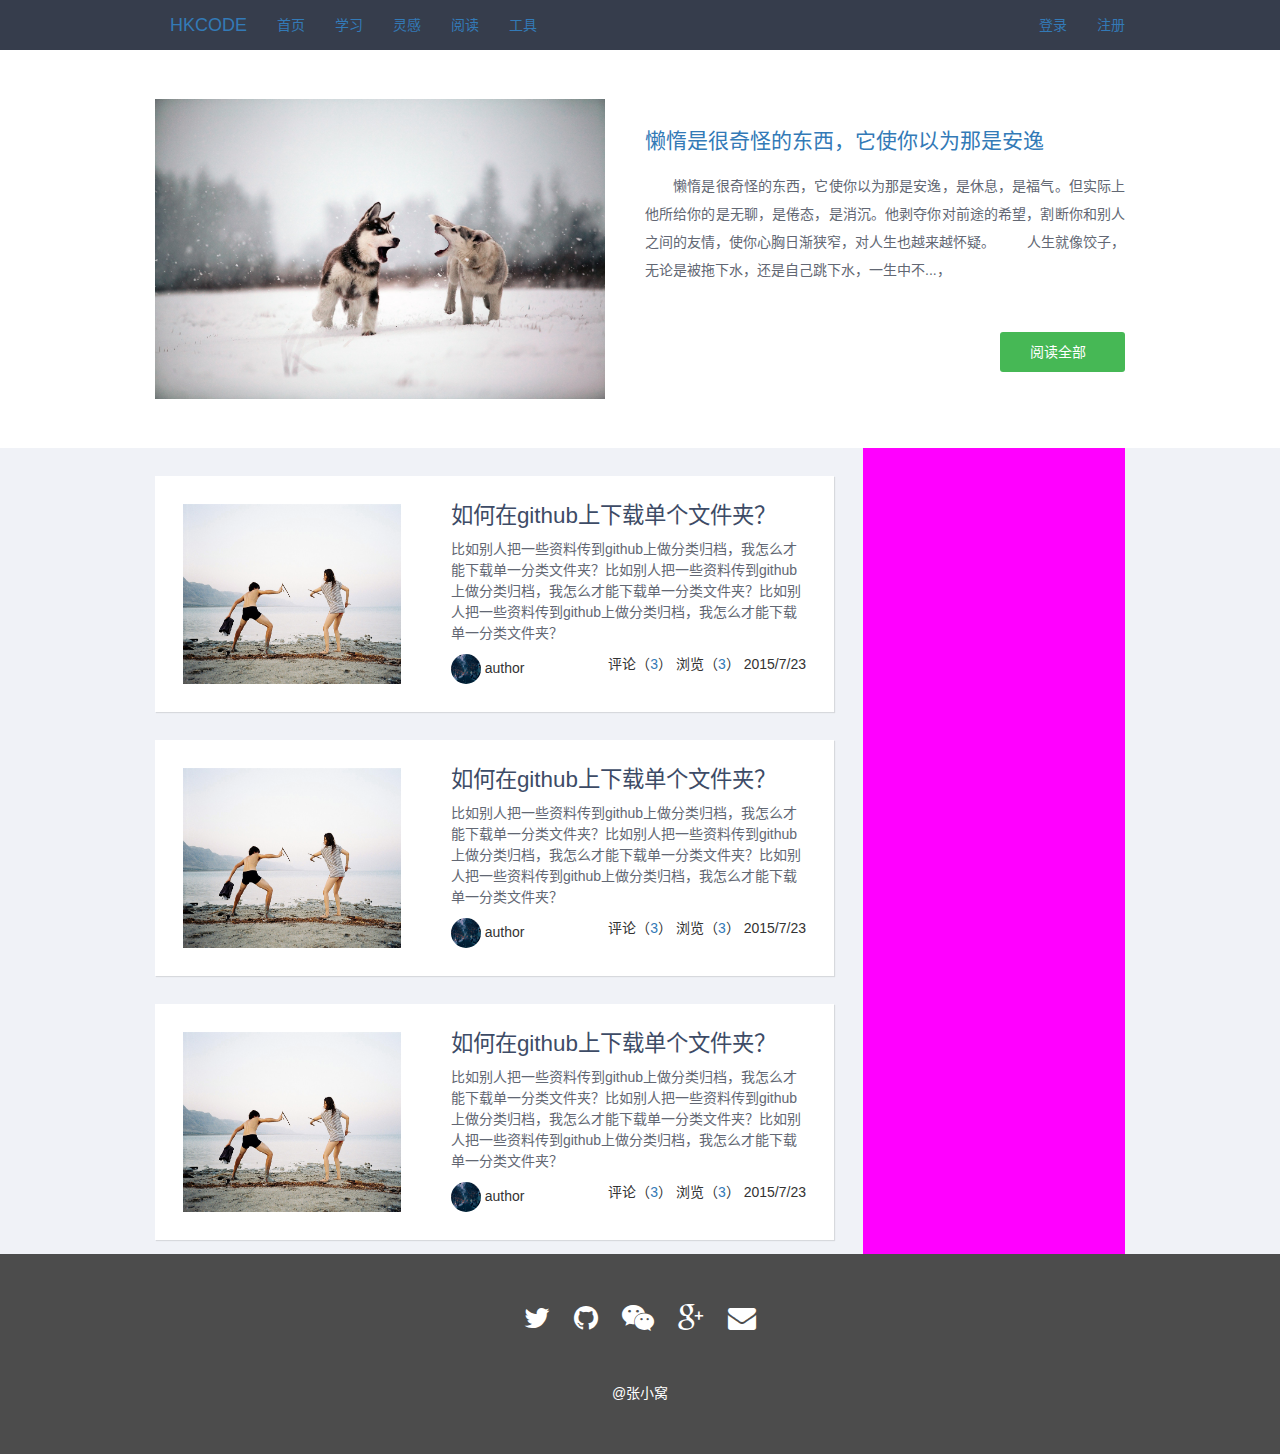
==== index.html @ 1a965f93 "add source code" ====
<!DOCTYPE html>
<html lang="zh-CN">
<head>
    <meta charset="UTF-8">
    <meta http-equiv="X-UA-Compatible" content="IE=edge">
    <meta name="viewport" content="width=device-width,initial-scale=1">
    <title>Document</title>

    <link rel="stylesheet" href="css/reset.css">
    <link rel="stylesheet" href="css/bootstrap.min.css">
    <link rel="stylesheet" href="css/font-awesome.min.css">
    <link rel="stylesheet" href="css/app.css">
</head>
<body>
<header class="navbar-static-top">
    <div class="container">
        <div class="navbar-header">
            <button class="navbar-toggle collapsed" type="button" data-toggle="collapse" data-target="#bs-navbar"
                    aria-controls="bs-navbar" aria-expanded="false">
                <span class="sr-only">Toggle navigation</span>
                <span class="icon-bar"></span>
                <span class="icon-bar"></span>
                <span class="icon-bar"></span>
            </button>
            <a class="navbar-brand" href="#">HKCODE</a>
        </div>
        <!-- Collect the nav links, forms, and other content for toggling -->
        <div class="navbar-collapse collapse hknav" id="bs-navbar" aria-expanded="false">
            <ul class="nav navbar-nav ">
                <li class="active"><a href="#">首页</a></li>
                <li><a href="#">学习</a></li>
                <li><a href="#">灵感</a></li>
                <li><a href="#">阅读</a></li>
                <li><a href="#">工具</a></li>
            </ul>
            <ul class="nav navbar-nav navbar-right">
                <li><a href="#">登录</a></li>
                <li><a href="#">注册</a></li>
            </ul>
        </div>
    </div>
</header>
<section>
    <div class="banner">
        <div class="container">
            <div class="slider-item">
                <img src="img/banner.jpg"  alt="懒惰是很奇怪的东西，它使你以为那是安逸"/>                </a>
                <div class="flex-caption">
                    <h2><a href="http://www.520why.com/?p=354" target="_blank" rel="nofollow">懒惰是很奇怪的东西，它使你以为那是安逸</a>
                    </h2>

                    <p class="slides_entry">
                        　　懒惰是很奇怪的东西，它使你以为那是安逸，是休息，是福气。但实际上他所给你的是无聊，是倦态，是消沉。他剥夺你对前途的希望，割断你和别人之间的友情，使你心胸日渐狭窄，对人生也越来越怀疑。
                        　　人生就像饺子，无论是被拖下水，还是自己跳下水，一生中不...，  </p>

                    <p class="btns"><a href="http://www.520why.com/?p=354" target="_blank" rel="nofollow">阅读全部</a></p>
                </div>
            </div>
        </div>
    </div>
</section>
<section>
    <div class="wrapper">
        <div class="container">
            <div class="main ">
                <div class="main-list">
                    <div class="list-item">
                        <a href="#"><img src="img/pic01.jpg" width="300px" height="200px" class="img-responsive" alt="Responsive image"></a>
                        <div class="item-right">
                        <h2><a href="#">如何在github上下载单个文件夹？</a></h2>
                        <p>比如别人把一些资料传到github上做分类归档，我怎么才能下载单一分类文件夹？比如别人把一些资料传到github上做分类归档，我怎么才能下载单一分类文件夹？比如别人把一些资料传到github上做分类归档，我怎么才能下载单一分类文件夹？</p>

                        <img src="img/pic03.jpg" width="30px" height="30px">
                        author
                            <div class="item-info">
                            <span>评论（<a href="/">3</a>）</span>
                            <span>浏览（<a href="/">3</a>）</span>
                            <span>2015/7/23</span>
                            </div>
                        </div>
                    </div>
                    <div class="list-item">
                        <a href="#"><img src="img/pic01.jpg" width="300px" height="200px" class="img-responsive" alt="Responsive image"></a>
                        <div class="item-right">
                        <h2><a href="#">如何在github上下载单个文件夹？</a></h2>
                        <p>比如别人把一些资料传到github上做分类归档，我怎么才能下载单一分类文件夹？比如别人把一些资料传到github上做分类归档，我怎么才能下载单一分类文件夹？比如别人把一些资料传到github上做分类归档，我怎么才能下载单一分类文件夹？</p>

                        <img src="img/pic03.jpg" width="30px" height="30px">
                        author
                            <div class="item-info">
                            <span>评论（<a href="/">3</a>）</span>
                            <span>浏览（<a href="/">3</a>）</span>
                            <span>2015/7/23</span>
                            </div>
                        </div>
                    </div>
                    <div class="list-item">
                        <a href="#"><img src="img/pic01.jpg" width="300px" height="200px" class="img-responsive" alt="Responsive image"></a>
                        <div class="item-right">
                        <h2><a href="#">如何在github上下载单个文件夹？</a></h2>
                        <p>比如别人把一些资料传到github上做分类归档，我怎么才能下载单一分类文件夹？比如别人把一些资料传到github上做分类归档，我怎么才能下载单一分类文件夹？比如别人把一些资料传到github上做分类归档，我怎么才能下载单一分类文件夹？</p>

                        <img src="img/pic03.jpg" width="30px" height="30px">
                        author
                            <div class="item-info">
                            <span>评论（<a href="/">3</a>）</span>
                            <span>浏览（<a href="/">3</a>）</span>
                            <span>2015/7/23</span>
                            </div>
                        </div>
                    </div>
                    
                </div>
                <div class="main-right">

                </div>
            </div>
        </div>
    </div>
</section>
<footer><!-- 页脚 -->
    <ul class="share-group">
        <li><i class="fa fa-twitter fa-2x"></i></li>
        <li><i class="fa fa-github fa-2x"></i></li>
        <li><i class="fa fa-weixin fa-2x"></i></li>
        <li><i class="fa fa-google-plus fa-2x"></i></li>
        <li><i class="fa fa-envelope fa-2x"></i></li>
    </ul>
    <div class="copyright">
        @张小窝
    </div>
</footer>
<!-- jQuery文件。务必在bootstrap.min.js 之前引入 -->
<script src="js/jquery.min.js"></script>
<!-- 最新的 Bootstrap 核心 JavaScript 文件 -->
<script src="js/bootstrap.min.js"></script>
</body>
</html>
---- css/app.css ----
header {
  background-color: #363D4C; }

.hknav {
  background-color: #363D4C; }

.icon-bar {
  background-color: #F0F2F7; }

.banner {
  padding-top: 3.5em;
  padding-bottom: 3.5em; }
  .banner .slider-item {
    display: -webkit-flex;
    display: flex;
    flex-direction: row; }
    .banner .slider-item img {
      width: 500px;
      height: 300px; }
  .banner .flex-caption {
    padding: 0px 0px 0px 40px; }
    .banner .flex-caption h2 {
      margin-bottom: 10px;
      padding: 10px 0 10px 0;
      font-size: 1.5em;
      overflow: hidden;
      color: #3D4B66; }
    .banner .flex-caption .slides_entry {
      display: block !important;
      color: #626773;
      font-size: 14px;
      line-height: 2em;
      text-align: justify;
      height: 130px; }
    .banner .flex-caption .btns {
      display: block !important;
      margin-top: 20px;
      width: 125px;
      background-color: #46B855;
      float: right;
      padding: 10px 30px 10px 30px;
      border-radius: 3px; }
      .banner .flex-caption .btns a {
        color: #ffffff;
        text-decoration: none; }
  .banner li {
    list-style: none; }

.wrapper {
  background-color: #F0F2F7; }

.main {
  display: flex;
  display: webkit-flex;
  flex-flow: row wrap;
  justify-content: space-between; }
  .main .main-list {
    width: 70%; }
    .main .main-list .list-item {
      margin-top: 2em;
      margin-bottom: 1em;
      padding: 2em;
      background: #ffffff;
      box-shadow: 1px 1px 1px rgba(0, 0, 0, 0.1);
      display: flex;
      flex-flow: row wrap;
      justify-content: space-between; }
      .main .main-list .list-item a {
        width: 35%; }
        .main .main-list .list-item a img {
          width: 250px;
          height: 180px; }
      .main .main-list .list-item .item-right {
        width: 57%; }
        .main .main-list .list-item .item-right h2 {
          font-size: 1.6em;
          margin-top: 0; }
          .main .main-list .list-item .item-right h2 a {
            color: #3D4B66; }
        .main .main-list .list-item .item-right p {
          color: #626773;
          font-size: 1em;
          line-height: 1.5em; }
        .main .main-list .list-item .item-right img {
          width: 30px;
          height: 30px;
          border-radius: 50%; }
        .main .main-list .list-item .item-right .item-info {
          float: right; }
  .main .main-right {
    width: 27%;
    background-color: fuchsia; }

@media (min-width: 500px) {
  .main .main-list {
    width: 100%; }

  .main-right {
    visibility: hidden; } }
@media (min-width: 1000px) {
  .main .main-list {
    width: 70%; }

  .main-right {
    visibility: visible; } }
footer {
  background-color: #363D4C;
  color: #fff;
  min-height: 200px;
  text-align: center;
  background-color: rgba(0, 0, 0, 0.7); }

ul.share-group {
  display: block;
  width: 100%;
  margin: 0 auto;
  padding: 40px; }

.share-group li {
  display: inline-block;
  padding: 10px; }

/*# sourceMappingURL=app.css.map */
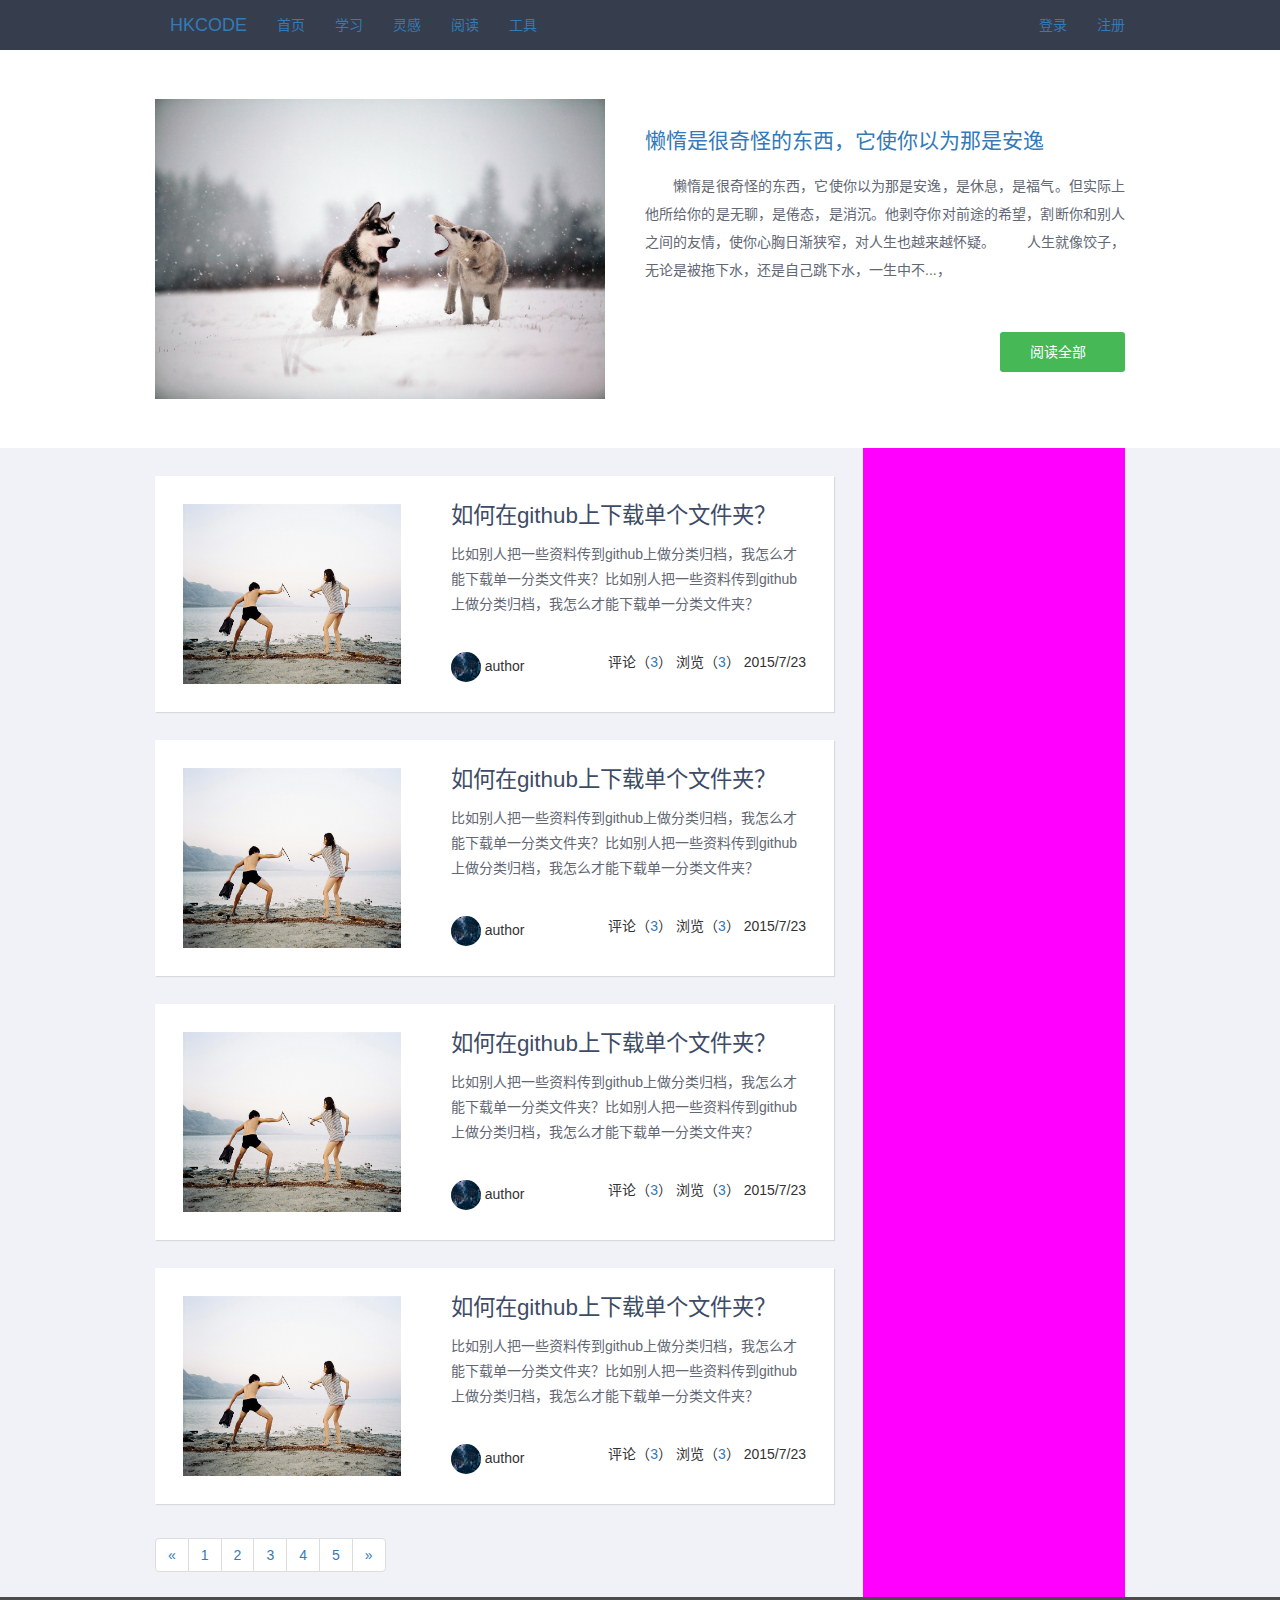
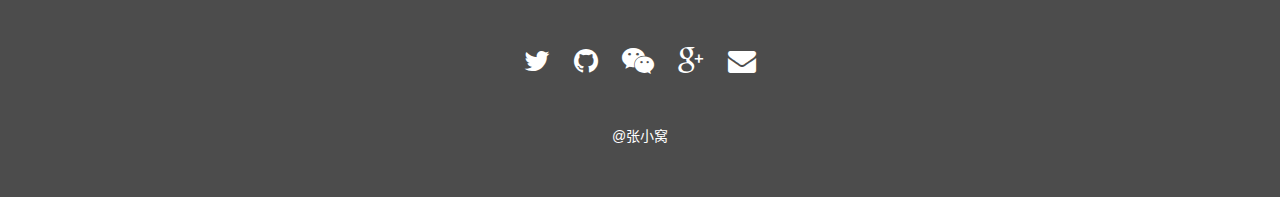
==== commit 743489a7: "update list-tem in sass" ====
--- a/index.html
+++ b/index.html
@@ -68,8 +68,7 @@
                         <a href="#"><img src="img/pic01.jpg" width="300px" height="200px" class="img-responsive" alt="Responsive image"></a>
                         <div class="item-right">
                         <h2><a href="#">如何在github上下载单个文件夹？</a></h2>
-                        <p>比如别人把一些资料传到github上做分类归档，我怎么才能下载单一分类文件夹？比如别人把一些资料传到github上做分类归档，我怎么才能下载单一分类文件夹？比如别人把一些资料传到github上做分类归档，我怎么才能下载单一分类文件夹？</p>
-
+                        <p>比如别人把一些资料传到github上做分类归档，我怎么才能下载单一分类文件夹？比如别人把一些资料传到github上做分类归档，我怎么才能下载单一分类文件夹？</p>
                         <img src="img/pic03.jpg" width="30px" height="30px">
                         author
                             <div class="item-info">
@@ -83,8 +82,7 @@
                         <a href="#"><img src="img/pic01.jpg" width="300px" height="200px" class="img-responsive" alt="Responsive image"></a>
                         <div class="item-right">
                         <h2><a href="#">如何在github上下载单个文件夹？</a></h2>
-                        <p>比如别人把一些资料传到github上做分类归档，我怎么才能下载单一分类文件夹？比如别人把一些资料传到github上做分类归档，我怎么才能下载单一分类文件夹？比如别人把一些资料传到github上做分类归档，我怎么才能下载单一分类文件夹？</p>
-
+                        <p>比如别人把一些资料传到github上做分类归档，我怎么才能下载单一分类文件夹？比如别人把一些资料传到github上做分类归档，我怎么才能下载单一分类文件夹？</p>
                         <img src="img/pic03.jpg" width="30px" height="30px">
                         author
                             <div class="item-info">
@@ -98,8 +96,7 @@
                         <a href="#"><img src="img/pic01.jpg" width="300px" height="200px" class="img-responsive" alt="Responsive image"></a>
                         <div class="item-right">
                         <h2><a href="#">如何在github上下载单个文件夹？</a></h2>
-                        <p>比如别人把一些资料传到github上做分类归档，我怎么才能下载单一分类文件夹？比如别人把一些资料传到github上做分类归档，我怎么才能下载单一分类文件夹？比如别人把一些资料传到github上做分类归档，我怎么才能下载单一分类文件夹？</p>
-
+                        <p>比如别人把一些资料传到github上做分类归档，我怎么才能下载单一分类文件夹？比如别人把一些资料传到github上做分类归档，我怎么才能下载单一分类文件夹？</p>
                         <img src="img/pic03.jpg" width="30px" height="30px">
                         author
                             <div class="item-info">
@@ -109,10 +106,41 @@
                             </div>
                         </div>
                     </div>
-                    
+                    <div class="list-item">
+                        <a href="#"><img src="img/pic01.jpg" width="300px" height="200px" class="img-responsive" alt="Responsive image"></a>
+                        <div class="item-right">
+                        <h2><a href="#">如何在github上下载单个文件夹？</a></h2>
+                        <p>比如别人把一些资料传到github上做分类归档，我怎么才能下载单一分类文件夹？比如别人把一些资料传到github上做分类归档，我怎么才能下载单一分类文件夹？</p>
+                        <img src="img/pic03.jpg" width="30px" height="30px">
+                        author
+                            <div class="item-info">
+                            <span>评论（<a href="/">3</a>）</span>
+                            <span>浏览（<a href="/">3</a>）</span>
+                            <span>2015/7/23</span>
+                            </div>
+                        </div>
+                    </div>
+                    <nav>
+                        <ul class="pagination">
+                            <li>
+                                <a href="#" aria-label="Previous">
+                                    <span aria-hidden="true">&laquo;</span>
+                                </a>
+                            </li>
+                            <li><a href="#">1</a></li>
+                            <li><a href="#">2</a></li>
+                            <li><a href="#">3</a></li>
+                            <li><a href="#">4</a></li>
+                            <li><a href="#">5</a></li>
+                            <li>
+                                <a href="#" aria-label="Next">
+                                    <span aria-hidden="true">&raquo;</span>
+                                </a>
+                            </li>
+                        </ul>
+                    </nav>
                 </div>
                 <div class="main-right">
-
                 </div>
             </div>
         </div>
--- a/css/app.css
+++ b/css/app.css
@@ -74,13 +74,16 @@
         width: 57%; }
         .main .main-list .list-item .item-right h2 {
           font-size: 1.6em;
-          margin-top: 0; }
+          margin-top: 0;
+          margin-bottom: 13px; }
           .main .main-list .list-item .item-right h2 a {
             color: #3D4B66; }
         .main .main-list .list-item .item-right p {
           color: #626773;
           font-size: 1em;
-          line-height: 1.5em; }
+          line-height: 1.8em;
+          height: 100px;
+          overflow: hidden; }
         .main .main-list .list-item .item-right img {
           width: 30px;
           height: 30px;
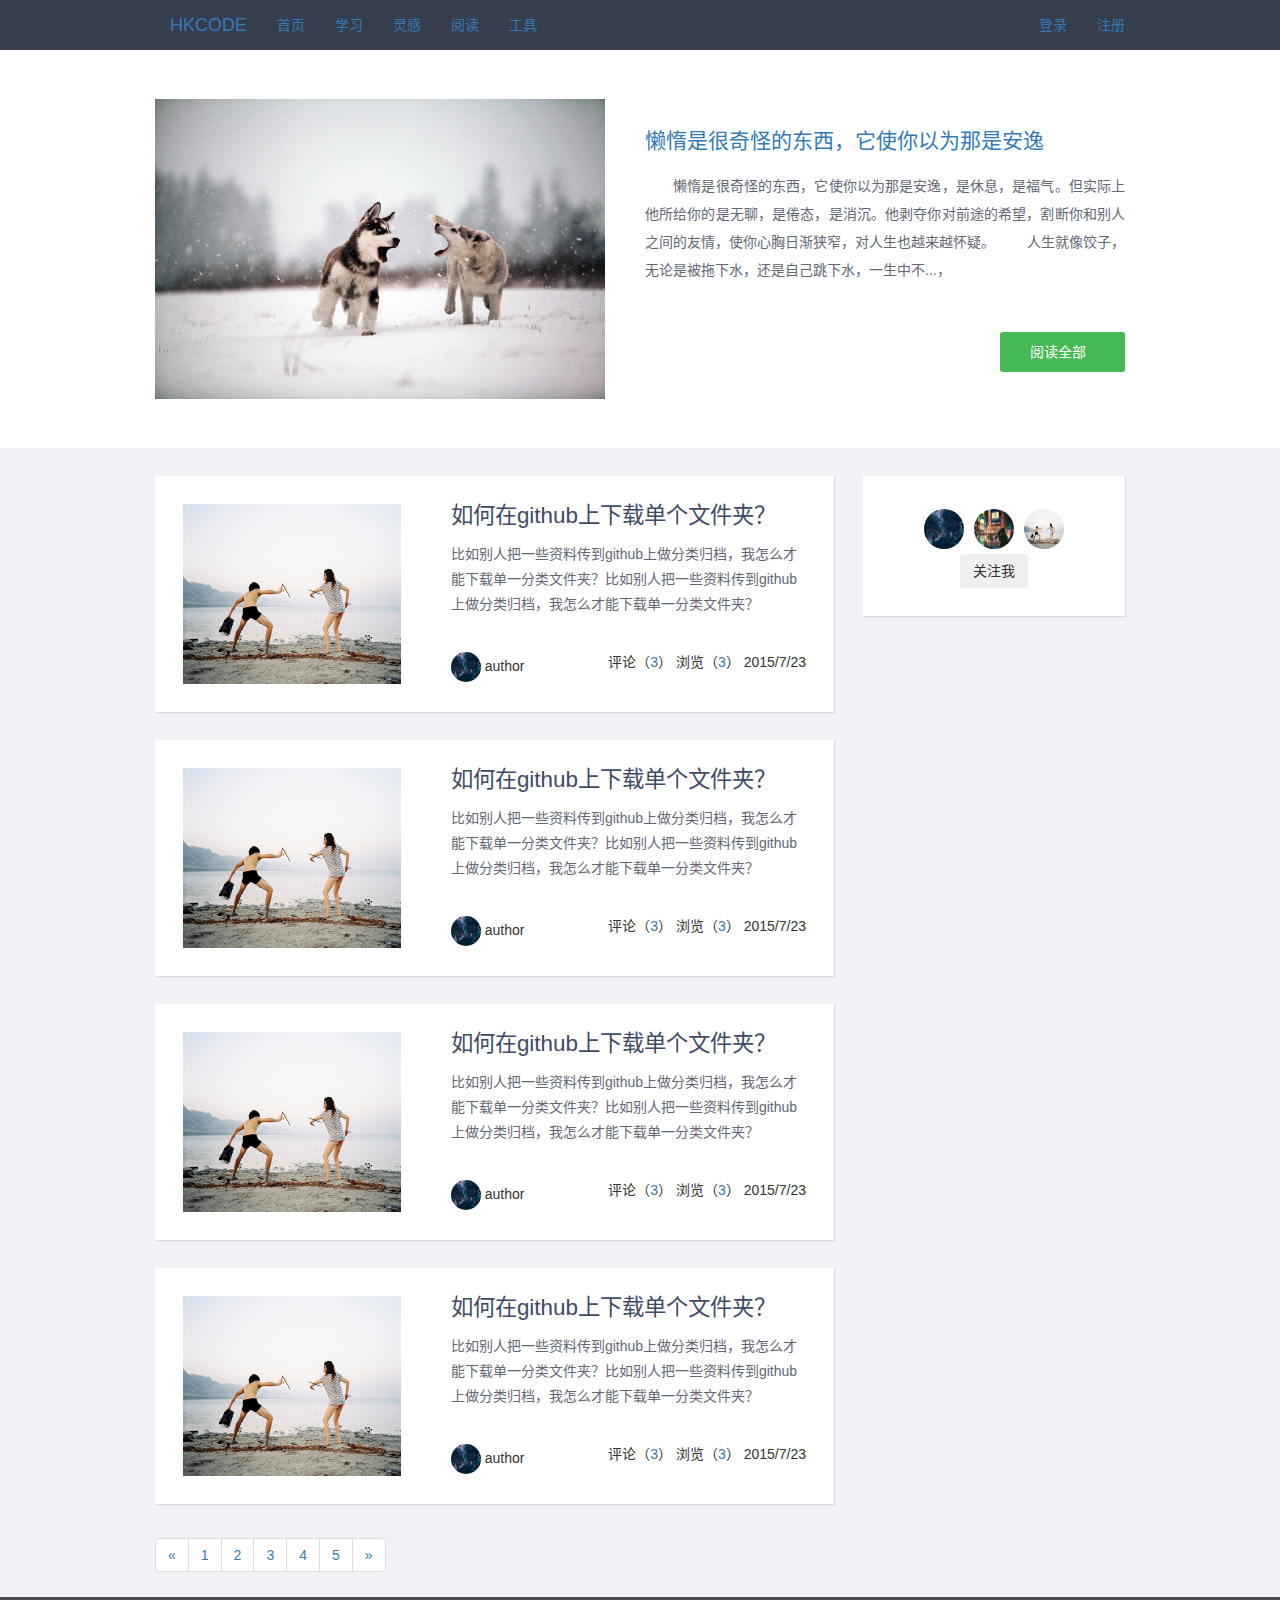
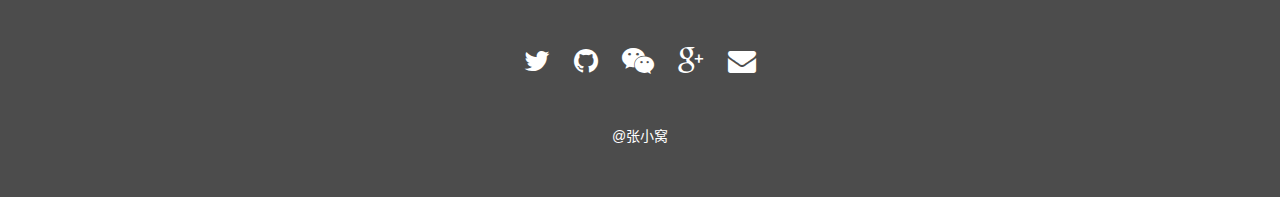
==== commit 50ba4fc3: "update list-right in sass" ====
--- a/index.html
+++ b/index.html
@@ -44,14 +44,14 @@
     <div class="banner">
         <div class="container">
             <div class="slider-item">
-                <img src="img/banner.jpg"  alt="懒惰是很奇怪的东西，它使你以为那是安逸"/>                </a>
+                <img src="img/banner.jpg" alt="懒惰是很奇怪的东西，它使你以为那是安逸"/>                </a>
                 <div class="flex-caption">
                     <h2><a href="http://www.520why.com/?p=354" target="_blank" rel="nofollow">懒惰是很奇怪的东西，它使你以为那是安逸</a>
                     </h2>
 
                     <p class="slides_entry">
                         　　懒惰是很奇怪的东西，它使你以为那是安逸，是休息，是福气。但实际上他所给你的是无聊，是倦态，是消沉。他剥夺你对前途的希望，割断你和别人之间的友情，使你心胸日渐狭窄，对人生也越来越怀疑。
-                        　　人生就像饺子，无论是被拖下水，还是自己跳下水，一生中不...，  </p>
+                        　　人生就像饺子，无论是被拖下水，还是自己跳下水，一生中不...， </p>
 
                     <p class="btns"><a href="http://www.520why.com/?p=354" target="_blank" rel="nofollow">阅读全部</a></p>
                 </div>
@@ -65,58 +65,70 @@
             <div class="main ">
                 <div class="main-list">
                     <div class="list-item">
-                        <a href="#"><img src="img/pic01.jpg" width="300px" height="200px" class="img-responsive" alt="Responsive image"></a>
+                        <a href="#"><img src="img/pic01.jpg" width="300px" height="200px" class="img-responsive"
+                                         alt="Responsive image"></a>
+
                         <div class="item-right">
-                        <h2><a href="#">如何在github上下载单个文件夹？</a></h2>
-                        <p>比如别人把一些资料传到github上做分类归档，我怎么才能下载单一分类文件夹？比如别人把一些资料传到github上做分类归档，我怎么才能下载单一分类文件夹？</p>
-                        <img src="img/pic03.jpg" width="30px" height="30px">
-                        author
+                            <h2><a href="#">如何在github上下载单个文件夹？</a></h2>
+
+                            <p>比如别人把一些资料传到github上做分类归档，我怎么才能下载单一分类文件夹？比如别人把一些资料传到github上做分类归档，我怎么才能下载单一分类文件夹？</p>
+                            <img src="img/pic03.jpg" width="30px" height="30px">
+                            author
                             <div class="item-info">
-                            <span>评论（<a href="/">3</a>）</span>
-                            <span>浏览（<a href="/">3</a>）</span>
-                            <span>2015/7/23</span>
+                                <span>评论（<a href="/">3</a>）</span>
+                                <span>浏览（<a href="/">3</a>）</span>
+                                <span>2015/7/23</span>
                             </div>
                         </div>
                     </div>
                     <div class="list-item">
-                        <a href="#"><img src="img/pic01.jpg" width="300px" height="200px" class="img-responsive" alt="Responsive image"></a>
+                        <a href="#"><img src="img/pic01.jpg" width="300px" height="200px" class="img-responsive"
+                                         alt="Responsive image"></a>
+
                         <div class="item-right">
-                        <h2><a href="#">如何在github上下载单个文件夹？</a></h2>
-                        <p>比如别人把一些资料传到github上做分类归档，我怎么才能下载单一分类文件夹？比如别人把一些资料传到github上做分类归档，我怎么才能下载单一分类文件夹？</p>
-                        <img src="img/pic03.jpg" width="30px" height="30px">
-                        author
+                            <h2><a href="#">如何在github上下载单个文件夹？</a></h2>
+
+                            <p>比如别人把一些资料传到github上做分类归档，我怎么才能下载单一分类文件夹？比如别人把一些资料传到github上做分类归档，我怎么才能下载单一分类文件夹？</p>
+                            <img src="img/pic03.jpg" width="30px" height="30px">
+                            author
                             <div class="item-info">
-                            <span>评论（<a href="/">3</a>）</span>
-                            <span>浏览（<a href="/">3</a>）</span>
-                            <span>2015/7/23</span>
+                                <span>评论（<a href="/">3</a>）</span>
+                                <span>浏览（<a href="/">3</a>）</span>
+                                <span>2015/7/23</span>
                             </div>
                         </div>
                     </div>
                     <div class="list-item">
-                        <a href="#"><img src="img/pic01.jpg" width="300px" height="200px" class="img-responsive" alt="Responsive image"></a>
+                        <a href="#"><img src="img/pic01.jpg" width="300px" height="200px" class="img-responsive"
+                                         alt="Responsive image"></a>
+
                         <div class="item-right">
-                        <h2><a href="#">如何在github上下载单个文件夹？</a></h2>
-                        <p>比如别人把一些资料传到github上做分类归档，我怎么才能下载单一分类文件夹？比如别人把一些资料传到github上做分类归档，我怎么才能下载单一分类文件夹？</p>
-                        <img src="img/pic03.jpg" width="30px" height="30px">
-                        author
+                            <h2><a href="#">如何在github上下载单个文件夹？</a></h2>
+
+                            <p>比如别人把一些资料传到github上做分类归档，我怎么才能下载单一分类文件夹？比如别人把一些资料传到github上做分类归档，我怎么才能下载单一分类文件夹？</p>
+                            <img src="img/pic03.jpg" width="30px" height="30px">
+                            author
                             <div class="item-info">
-                            <span>评论（<a href="/">3</a>）</span>
-                            <span>浏览（<a href="/">3</a>）</span>
-                            <span>2015/7/23</span>
+                                <span>评论（<a href="/">3</a>）</span>
+                                <span>浏览（<a href="/">3</a>）</span>
+                                <span>2015/7/23</span>
                             </div>
                         </div>
                     </div>
                     <div class="list-item">
-                        <a href="#"><img src="img/pic01.jpg" width="300px" height="200px" class="img-responsive" alt="Responsive image"></a>
+                        <a href="#"><img src="img/pic01.jpg" width="300px" height="200px" class="img-responsive"
+                                         alt="Responsive image"></a>
+
                         <div class="item-right">
-                        <h2><a href="#">如何在github上下载单个文件夹？</a></h2>
-                        <p>比如别人把一些资料传到github上做分类归档，我怎么才能下载单一分类文件夹？比如别人把一些资料传到github上做分类归档，我怎么才能下载单一分类文件夹？</p>
-                        <img src="img/pic03.jpg" width="30px" height="30px">
-                        author
+                            <h2><a href="#">如何在github上下载单个文件夹？</a></h2>
+
+                            <p>比如别人把一些资料传到github上做分类归档，我怎么才能下载单一分类文件夹？比如别人把一些资料传到github上做分类归档，我怎么才能下载单一分类文件夹？</p>
+                            <img src="img/pic03.jpg" width="30px" height="30px">
+                            author
                             <div class="item-info">
-                            <span>评论（<a href="/">3</a>）</span>
-                            <span>浏览（<a href="/">3</a>）</span>
-                            <span>2015/7/23</span>
+                                <span>评论（<a href="/">3</a>）</span>
+                                <span>浏览（<a href="/">3</a>）</span>
+                                <span>2015/7/23</span>
                             </div>
                         </div>
                     </div>
@@ -141,6 +153,14 @@
                     </nav>
                 </div>
                 <div class="main-right">
+                    <div class="me">
+                        <div class="follow">
+                            <img src="img/pic03.jpg">
+                            <img src="img/pic02.jpg">
+                            <img src="img/pic01.jpg">
+                        </div>
+                        <button type="button" class="btn btn-follow">关注我</button>
+                    </div>
                 </div>
             </div>
         </div>
--- a/css/app.css
+++ b/css/app.css
@@ -41,7 +41,7 @@
       padding: 10px 30px 10px 30px;
       border-radius: 3px; }
       .banner .flex-caption .btns a {
-        color: #ffffff;
+        color: #FFFFFF;
         text-decoration: none; }
   .banner li {
     list-style: none; }
@@ -60,7 +60,7 @@
       margin-top: 2em;
       margin-bottom: 1em;
       padding: 2em;
-      background: #ffffff;
+      background: #FFFFFF;
       box-shadow: 1px 1px 1px rgba(0, 0, 0, 0.1);
       display: flex;
       flex-flow: row wrap;
@@ -91,8 +91,28 @@
         .main .main-list .list-item .item-right .item-info {
           float: right; }
   .main .main-right {
-    width: 27%;
-    background-color: fuchsia; }
+    width: 27%; }
+    .main .main-right .me {
+      margin-top: 2em;
+      margin-bottom: 1em;
+      padding: 2em;
+      background-color: #FFFFFF;
+      box-shadow: 1px 1px 1px rgba(0, 0, 0, 0.1);
+      display: flex;
+      flex-flow: column wrap;
+      align-items: center; }
+      .main .main-right .me .follow {
+        display: flex;
+        flex-flow: row wrap;
+        justify-content: space-between;
+        text-align: center; }
+        .main .main-right .me .follow img {
+          margin: 5px;
+          width: 40px;
+          height: 40px;
+          border-radius: 50%; }
+        .main .main-right .me .follow .btn-follow {
+          margin-top: 40px; }
 
 @media (min-width: 500px) {
   .main .main-list {
@@ -108,7 +128,7 @@
     visibility: visible; } }
 footer {
   background-color: #363D4C;
-  color: #fff;
+  color: #FFFFFF;
   min-height: 200px;
   text-align: center;
   background-color: rgba(0, 0, 0, 0.7); }
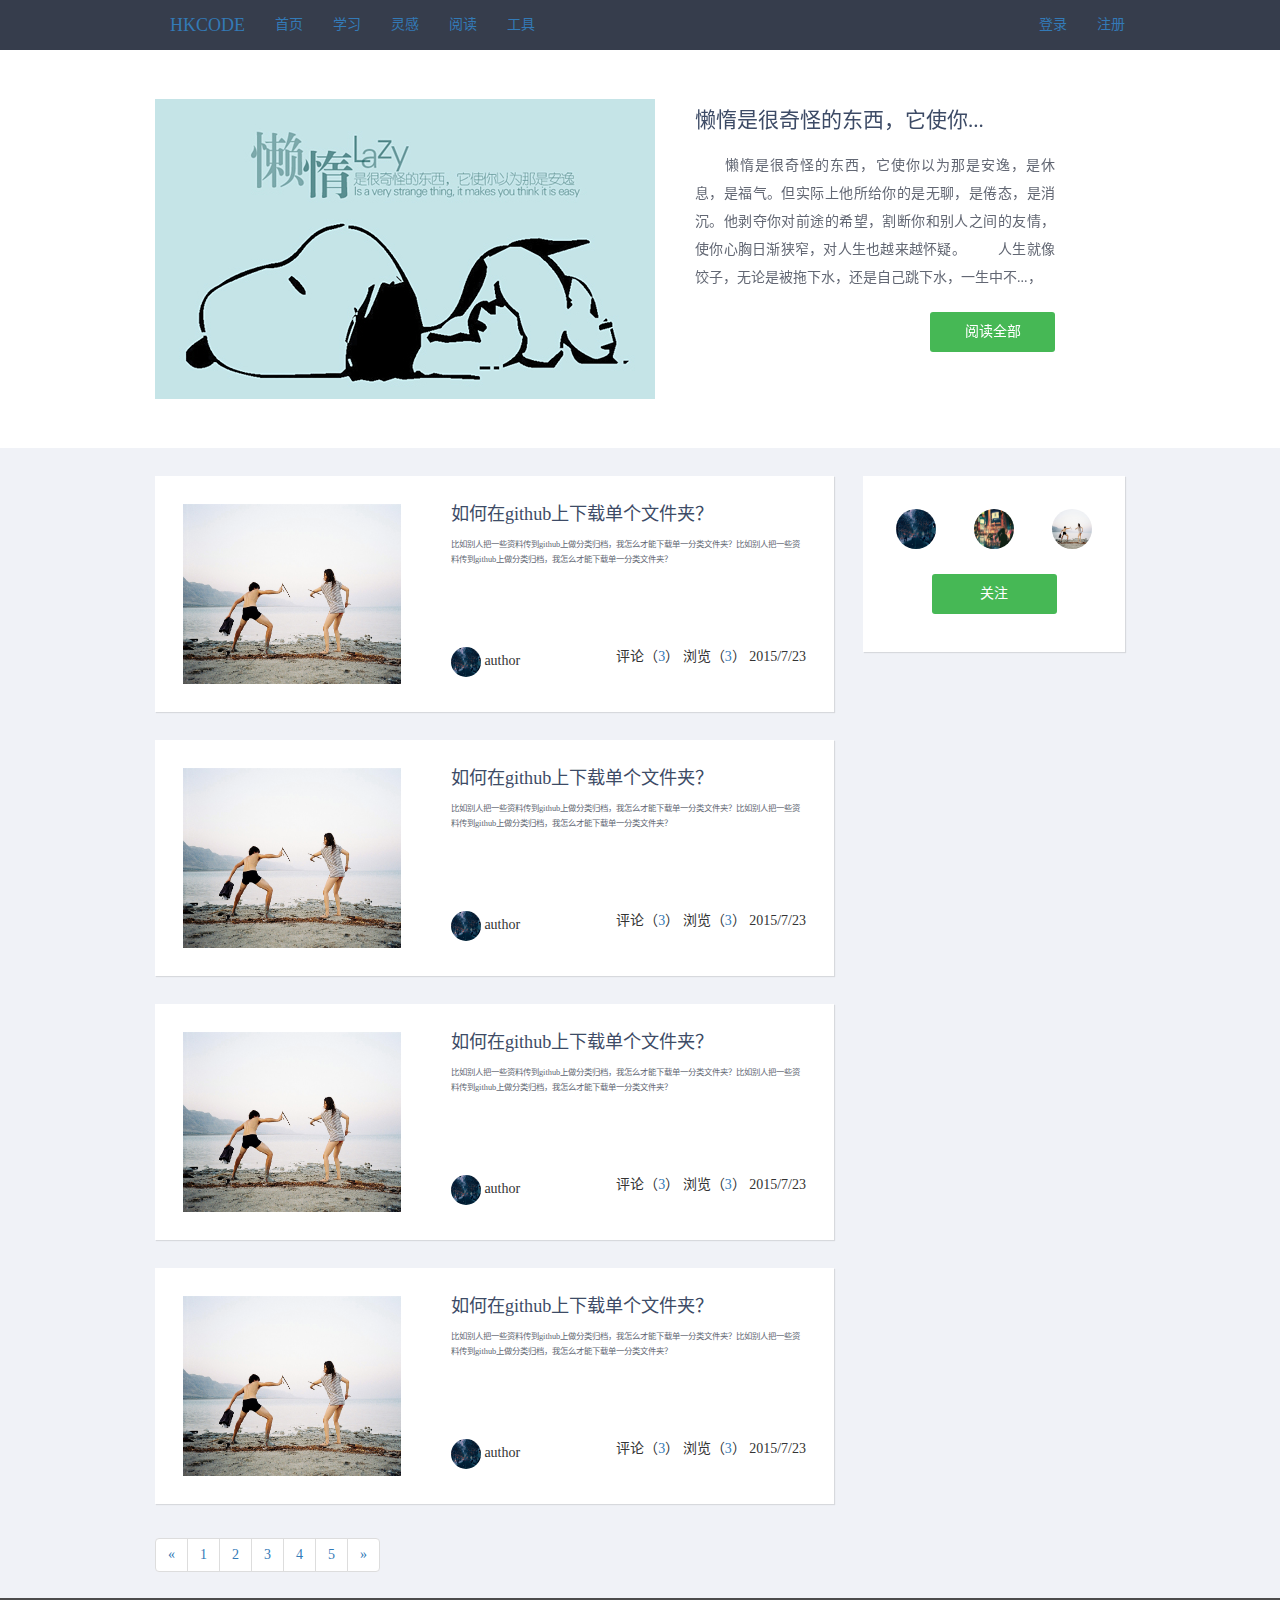
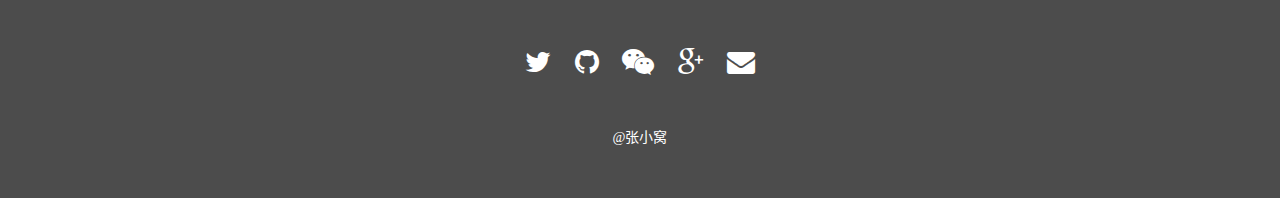
==== commit 364af761: "add carousel" ====
--- a/index.html
+++ b/index.html
@@ -43,19 +43,73 @@
 <section>
     <div class="banner">
         <div class="container">
-            <div class="slider-item">
-                <img src="img/banner.jpg" alt="懒惰是很奇怪的东西，它使你以为那是安逸"/>                </a>
-                <div class="flex-caption">
-                    <h2><a href="http://www.520why.com/?p=354" target="_blank" rel="nofollow">懒惰是很奇怪的东西，它使你以为那是安逸</a>
-                    </h2>
-
-                    <p class="slides_entry">
-                        　　懒惰是很奇怪的东西，它使你以为那是安逸，是休息，是福气。但实际上他所给你的是无聊，是倦态，是消沉。他剥夺你对前途的希望，割断你和别人之间的友情，使你心胸日渐狭窄，对人生也越来越怀疑。
-                        　　人生就像饺子，无论是被拖下水，还是自己跳下水，一生中不...， </p>
-
-                    <p class="btns"><a href="http://www.520why.com/?p=354" target="_blank" rel="nofollow">阅读全部</a></p>
+            <div id="myCarousel" class="carousel slide">
+                <!-- 轮播（Carousel）指标 -->
+                <!--<ol class="carousel-indicators">-->
+                <!--<li data-target="#myCarousel" data-slide-to="0" class="active"></li>-->
+                <!--<li data-target="#myCarousel" data-slide-to="1"></li>-->
+                <!--<li data-target="#myCarousel" data-slide-to="2"></li>-->
+                <!--</ol>-->
+                <!-- 轮播（Carousel）项目 -->
+                <div class="carousel-inner">
+                    <div class="item active">
+                        <div class="slider-item">
+                            <img src="img/banner01.jpg" alt="懒惰是很奇怪的东西，它使你以为那是安逸"/>
+
+                            <div class="flex-caption">
+                                <h2><a href="http://www.520why.com/?p=354" target="_blank" rel="nofollow">懒惰是很奇怪的东西，它使你...</a>
+                                </h2>
+
+                                <p class="slides_entry">
+                                    　　懒惰是很奇怪的东西，它使你以为那是安逸，是休息，是福气。但实际上他所给你的是无聊，是倦态，是消沉。他剥夺你对前途的希望，割断你和别人之间的友情，使你心胸日渐狭窄，对人生也越来越怀疑。
+                                    　　人生就像饺子，无论是被拖下水，还是自己跳下水，一生中不...， </p>
+
+                                <p class="btns"><a href="http://www.520why.com/?p=354" target="_blank" rel="nofollow">阅读全部</a>
+                                </p>
+                            </div>
+                        </div>
+                    </div>
+                    <div class="item">
+                        <div class="slider-item">
+                            <img src="img/banner02.jpg" alt="旅行语录"/>
+
+                            <div class="flex-caption">
+                                <h2><a href="http://www.520why.com/?p=354" target="_blank" rel="nofollow">旅行语录</a>
+                                </h2>
+
+                                <p class="slides_entry">
+                                    　　不要让未来的你，讨厌现在的自己。我正在努力变成自己喜欢的那个自己。与其祈求生活平淡点，还不如自己强大点。
+                                    不管爱情，还是友情，终极的目的不是归宿，而是理解、默契——是要找一个可以边走边谈的人，无论什么时候，无论怎样的心情。 爱都是一样的，好比对旅行... </p>
+
+                                <p class="btns"><a href="http://www.520why.com/?p=354" target="_blank" rel="nofollow">阅读全部</a>
+                                </p>
+                            </div>
+                        </div>
+                    </div>
+                    <div class="item">
+                        <div class="slider-item">
+                            <img src="img/banner03.jpg" alt="为生活而生，为生活而活"/>                </a>
+                            <div class="flex-caption">
+                                <h2><a href="http://www.520why.com/?p=354" target="_blank" rel="nofollow">为生活而生，为生活而活</a>
+                                </h2>
+
+                                <p class="slides_entry">在我们周围有这样一群人，他们和我们一样，却又有那么一点点不一样。
+                                    在他们眼中，“享受生活”不是一个态度，而是一个决定，当你决定选择拥抱生活，生活也会用最好的一面犒赏你。 他们相信两点之间最近的不是两点一线，而是不给生活设限。
+                                    他们信仰平凡不是生活的...</p>
+
+                                <p class="btns"><a href="http://www.520why.com/?p=354" target="_blank" rel="nofollow">阅读全部</a>
+                                </p>
+                            </div>
+                        </div>
+                    </div>
                 </div>
+                <!-- 轮播（Carousel）导航 -->
+                <!-- <a class="carousel-control left" href="#myCarousel"
+                    data-slide="prev">&lsaquo;</a>
+                <a class="carousel-control right" href="#myCarousel"
+                   data-slide="next">&rsaquo;</a>-->
             </div>
+
         </div>
     </div>
 </section>
@@ -159,7 +213,7 @@
                             <img src="img/pic02.jpg">
                             <img src="img/pic01.jpg">
                         </div>
-                        <button type="button" class="btn btn-follow">关注我</button>
+                        <p class="btns"><a href="http://www.520why.com/?p=354" target="_blank" rel="nofollow">关注</a></p>
                     </div>
                 </div>
             </div>
@@ -178,6 +232,11 @@
         @张小窝
     </div>
 </footer>
+<script>
+    window.onload = function () {
+        $('.carousel').carousel();
+    }
+</script>
 <!-- jQuery文件。务必在bootstrap.min.js 之前引入 -->
 <script src="js/jquery.min.js"></script>
 <!-- 最新的 Bootstrap 核心 JavaScript 文件 -->
--- a/css/app.css
+++ b/css/app.css
@@ -1,3 +1,7 @@
+@charset "UTF-8";
+* {
+  font-family: "微软雅黑"; }
+
 header {
   background-color: #363D4C; }
 
@@ -13,38 +17,45 @@
   .banner .slider-item {
     display: -webkit-flex;
     display: flex;
-    flex-direction: row; }
+    flex-direction: row;
+    height: 300px; }
     .banner .slider-item img {
       width: 500px;
-      height: 300px; }
-  .banner .flex-caption {
-    padding: 0px 0px 0px 40px; }
-    .banner .flex-caption h2 {
-      margin-bottom: 10px;
-      padding: 10px 0 10px 0;
-      font-size: 1.5em;
-      overflow: hidden;
-      color: #3D4B66; }
-    .banner .flex-caption .slides_entry {
-      display: block !important;
-      color: #626773;
-      font-size: 14px;
-      line-height: 2em;
-      text-align: justify;
-      height: 130px; }
-    .banner .flex-caption .btns {
-      display: block !important;
-      margin-top: 20px;
-      width: 125px;
-      background-color: #46B855;
-      float: right;
-      padding: 10px 30px 10px 30px;
-      border-radius: 3px; }
-      .banner .flex-caption .btns a {
-        color: #FFFFFF;
-        text-decoration: none; }
+      height: auto; }
+    .banner .slider-item .flex-caption {
+      width: 400px;
+      padding: 0px 0px 0px 40px; }
+      .banner .slider-item .flex-caption h2 {
+        margin-top: 0px;
+        margin-bottom: 10px;
+        padding: 10px 0 10px 0;
+        font-size: 1.5em;
+        overflow: hidden; }
+        .banner .slider-item .flex-caption h2 a {
+          color: #3D4B66;
+          text-decoration: none; }
+      .banner .slider-item .flex-caption .slides_entry {
+        display: block !important;
+        color: #626773;
+        font-size: 14px;
+        line-height: 2em;
+        text-align: justify;
+        height: 130px; }
   .banner li {
     list-style: none; }
+
+.btns {
+  display: block !important;
+  margin-top: 20px;
+  width: 125px;
+  background-color: #46B855;
+  float: right;
+  text-align: center;
+  padding: 10px 30px 10px 30px;
+  border-radius: 3px; }
+  .btns a {
+    color: #FFFFFF;
+    text-decoration: none; }
 
 .wrapper {
   background-color: #F0F2F7; }
@@ -73,14 +84,14 @@
       .main .main-list .list-item .item-right {
         width: 57%; }
         .main .main-list .list-item .item-right h2 {
-          font-size: 1.6em;
+          font-size: 1.3em;
           margin-top: 0;
           margin-bottom: 13px; }
           .main .main-list .list-item .item-right h2 a {
             color: #3D4B66; }
         .main .main-list .list-item .item-right p {
           color: #626773;
-          font-size: 1em;
+          font-size: 0.6em;
           line-height: 1.8em;
           height: 100px;
           overflow: hidden; }
@@ -90,29 +101,32 @@
           border-radius: 50%; }
         .main .main-list .list-item .item-right .item-info {
           float: right; }
+    .main .main-list .list-item:hover {
+      box-shadow: 1px 1px 10px rgba(0, 0, 0, 0.5); }
   .main .main-right {
     width: 27%; }
-    .main .main-right .me {
-      margin-top: 2em;
-      margin-bottom: 1em;
-      padding: 2em;
-      background-color: #FFFFFF;
-      box-shadow: 1px 1px 1px rgba(0, 0, 0, 0.1);
-      display: flex;
-      flex-flow: column wrap;
-      align-items: center; }
-      .main .main-right .me .follow {
-        display: flex;
-        flex-flow: row wrap;
-        justify-content: space-between;
-        text-align: center; }
-        .main .main-right .me .follow img {
-          margin: 5px;
-          width: 40px;
-          height: 40px;
-          border-radius: 50%; }
-        .main .main-right .me .follow .btn-follow {
-          margin-top: 40px; }
+
+.me {
+  width: 100%;
+  margin-top: 2em;
+  margin-bottom: 1em;
+  padding: 2em;
+  background-color: #FFFFFF;
+  box-shadow: 1px 1px 1px rgba(0, 0, 0, 0.1);
+  display: flex;
+  flex-flow: column wrap;
+  align-items: center; }
+  .me .follow {
+    width: 100%;
+    display: flex;
+    flex-flow: row wrap;
+    justify-content: space-between;
+    text-align: center; }
+    .me .follow img {
+      margin: 5px;
+      width: 40px;
+      height: 40px;
+      border-radius: 50%; }
 
 @media (min-width: 500px) {
   .main .main-list {
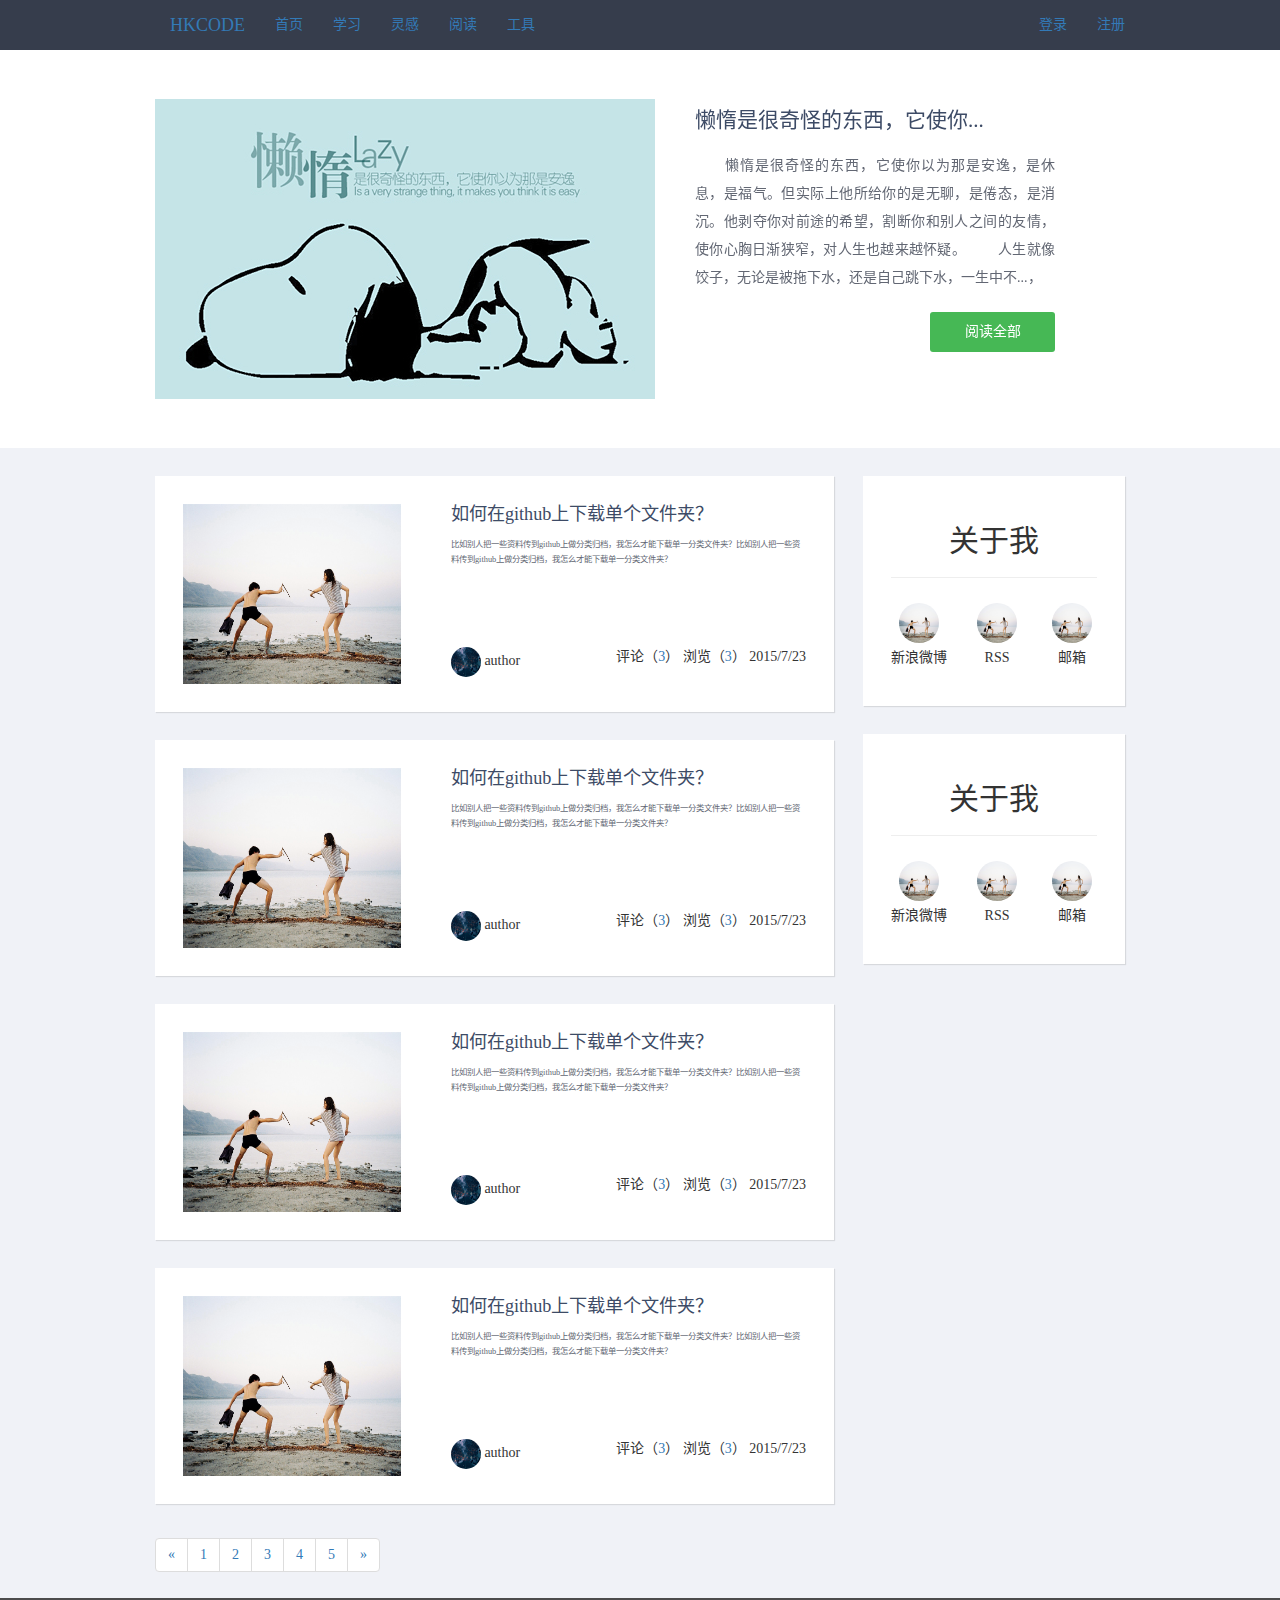
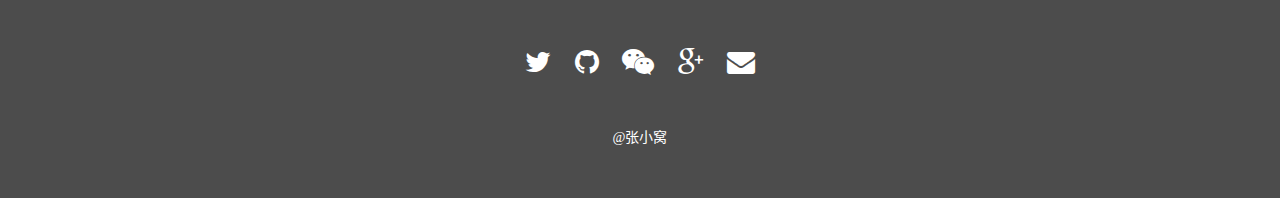
==== commit 2271a92d: "update card-right class" ====
--- a/index.html
+++ b/index.html
@@ -90,7 +90,8 @@
                         <div class="slider-item">
                             <img src="img/banner03.jpg" alt="为生活而生，为生活而活"/>                </a>
                             <div class="flex-caption">
-                                <h2><a href="http://www.520why.com/?p=354" target="_blank" rel="nofollow">为生活而生，为生活而活</a>
+                                <h2><a href="http://www.520why.com/?p=354" target="_blank"
+                                       rel="nofollow">为生活而生，为生活而活</a>
                                 </h2>
 
                                 <p class="slides_entry">在我们周围有这样一群人，他们和我们一样，却又有那么一点点不一样。
@@ -207,13 +208,43 @@
                     </nav>
                 </div>
                 <div class="main-right">
-                    <div class="me">
+                    <div class="card-right">
+                        <h2>关于我</h2>
+                        <hr/>
                         <div class="follow">
-                            <img src="img/pic03.jpg">
-                            <img src="img/pic02.jpg">
-                            <img src="img/pic01.jpg">
-                        </div>
-                        <p class="btns"><a href="http://www.520why.com/?p=354" target="_blank" rel="nofollow">关注</a></p>
+                            <div class="me-item">
+                                <img src="img/pic01.jpg">
+                                <p>新浪微博</p>
+                            </div>
+                            <div class="me-item">
+                                <img src="img/pic01.jpg">
+                                <p>RSS</p>
+                            </div>
+                            <div class="me-item">
+                                <img src="img/pic01.jpg">
+
+                                <p>邮箱</p>
+                            </div>
+                        </div>
+                    </div>
+                    <div class="card-right">
+                        <h2>关于我</h2>
+                        <hr/>
+                        <div class="follow">
+                            <div class="me-item">
+                                <img src="img/pic01.jpg">
+                                <p>新浪微博</p>
+                            </div>
+                            <div class="me-item">
+                                <img src="img/pic01.jpg">
+                                <p>RSS</p>
+                            </div>
+                            <div class="me-item">
+                                <img src="img/pic01.jpg">
+
+                                <p>邮箱</p>
+                            </div>
+                        </div>
                     </div>
                 </div>
             </div>
--- a/css/app.css
+++ b/css/app.css
@@ -106,27 +106,25 @@
   .main .main-right {
     width: 27%; }
 
-.me {
+.card-right {
   width: 100%;
   margin-top: 2em;
   margin-bottom: 1em;
   padding: 2em;
   background-color: #FFFFFF;
   box-shadow: 1px 1px 1px rgba(0, 0, 0, 0.1);
+  text-align: center; }
+
+.follow {
+  width: 100%;
   display: flex;
-  flex-flow: column wrap;
-  align-items: center; }
-  .me .follow {
-    width: 100%;
-    display: flex;
-    flex-flow: row wrap;
-    justify-content: space-between;
-    text-align: center; }
-    .me .follow img {
-      margin: 5px;
-      width: 40px;
-      height: 40px;
-      border-radius: 50%; }
+  flex-flow: row wrap;
+  justify-content: space-between; }
+  .follow img {
+    margin: 5px;
+    width: 40px;
+    height: 40px;
+    border-radius: 50%; }
 
 @media (min-width: 500px) {
   .main .main-list {
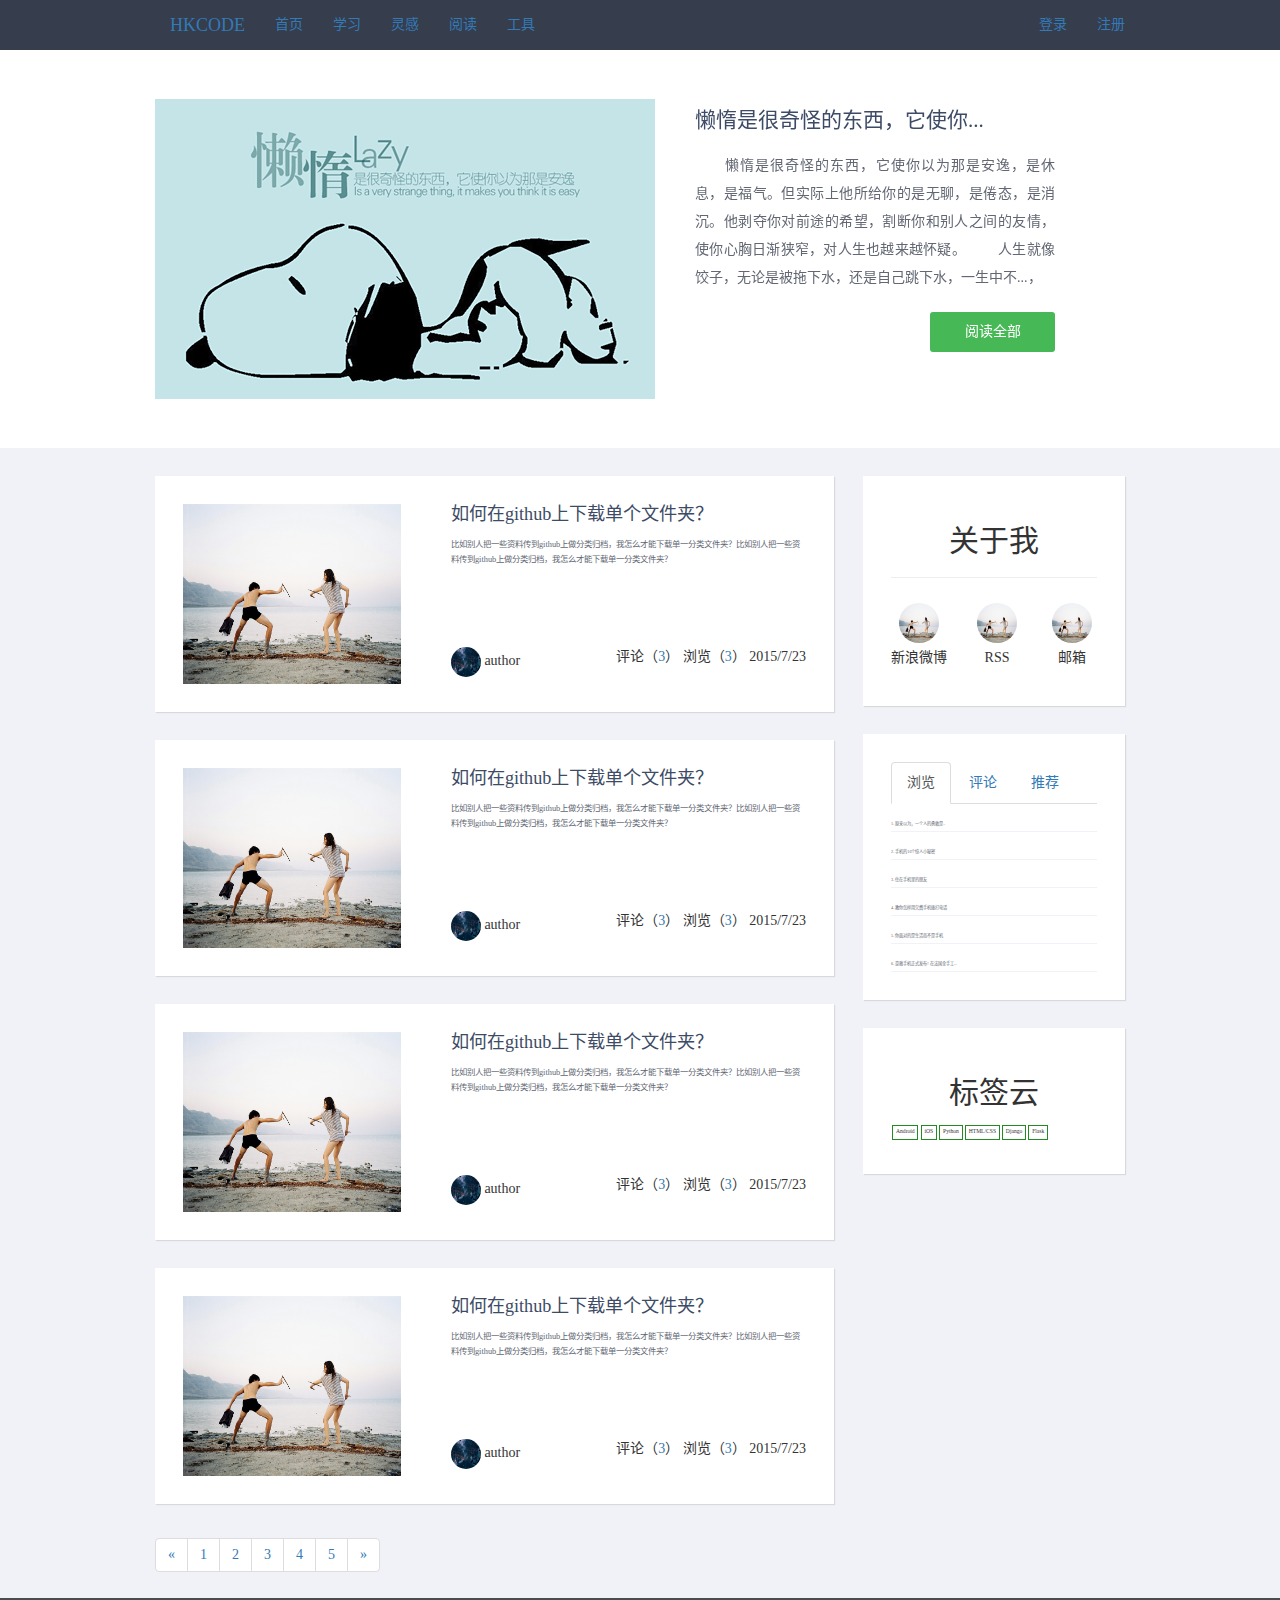
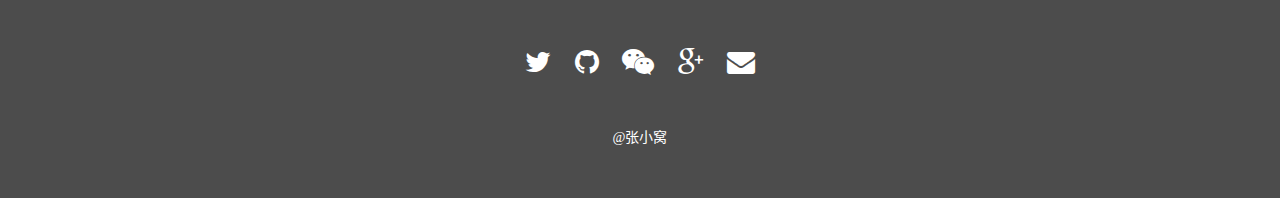
==== commit 1bf2fbf2: "add label-cloud" ====
--- a/index.html
+++ b/index.html
@@ -228,22 +228,29 @@
                         </div>
                     </div>
                     <div class="card-right">
-                        <h2>关于我</h2>
-                        <hr/>
-                        <div class="follow">
-                            <div class="me-item">
-                                <img src="img/pic01.jpg">
-                                <p>新浪微博</p>
-                            </div>
-                            <div class="me-item">
-                                <img src="img/pic01.jpg">
-                                <p>RSS</p>
-                            </div>
-                            <div class="me-item">
-                                <img src="img/pic01.jpg">
-
-                                <p>邮箱</p>
-                            </div>
+                        <ul class="nav nav-tabs">
+                            <li class="active"><a href="#">浏览</a></li>
+                            <li ><a href="#">评论</a></li>
+                            <li ><a href="#">推荐</a></li>
+                        </ul>
+                        <div class="rank-list">
+                            <li><a href="/" target="_blank">1. 原来以为，一个人的勇敢是..</a></li>
+                            <li><a href="/" target="_blank">2. 手机的16个惊人小秘密</a></li>
+                            <li><a href="/" target="_blank">3. 住在手机里的朋友</a></li>
+                            <li><a href="/" target="_blank">4. 教你怎样用欠费手机拨打电话</a></li>
+                            <li><a href="/" target="_blank">5. 你面对的是生活而不是手机</a></li>
+                            <li><a href="/" target="_blank">6. 豪雅手机正式发布! 在法国全手工...</a></li>
+                        </div>
+                    </div>
+                    <div class="card-right">
+                        <h2>标签云</h2>
+                        <div class="label-cloud">
+                            <span class="label-item">Android</span>
+                            <span class="label-item">iOS</span>
+                            <span class="label-item">Python</span>
+                            <span class="label-item">HTML/CSS</span>
+                            <span class="label-item">Django</span>
+                            <span class="label-item">Flask</span>
                         </div>
                     </div>
                 </div>
--- a/css/app.css
+++ b/css/app.css
@@ -126,6 +126,30 @@
     height: 40px;
     border-radius: 50%; }
 
+/* 切换卡 */
+.rank-list {
+  list-style: none;
+  text-align: left; }
+  .rank-list li {
+    padding-top: 0.5em;
+    border-bottom: 1px solid #F0F2F7; }
+    .rank-list li a {
+      color: #626773;
+      font-size: 0.3em;
+      line-height: 3em; }
+
+/*标签云*/
+.label-cloud {
+  width: 100%;
+  display: flex;
+  flex-flow: row wrap; }
+  .label-cloud .label-item {
+    border: 1px solid forestgreen;
+    padding: 0.5em 0.5em;
+    margin: 1em 0.2em;
+    font-size: 0.4em; }
+
+/* 响应式 */
 @media (min-width: 500px) {
   .main .main-list {
     width: 100%; }
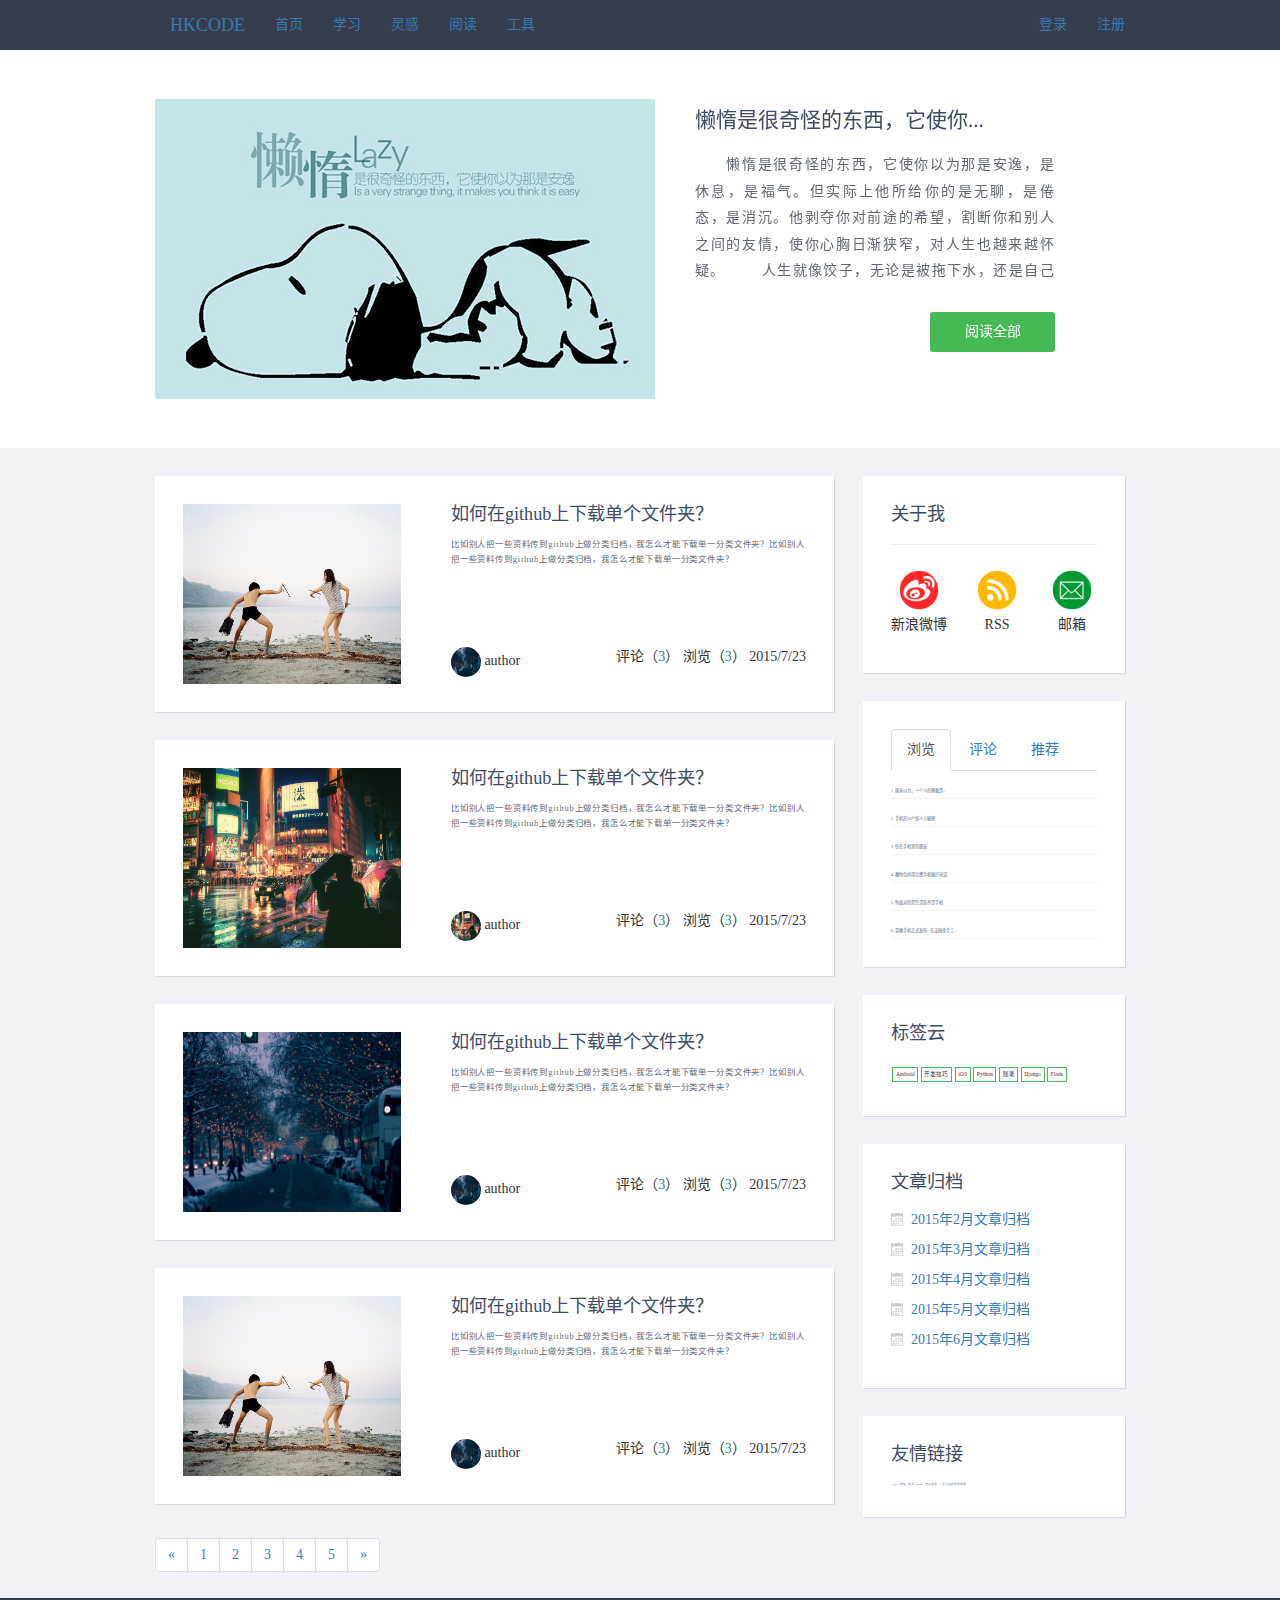
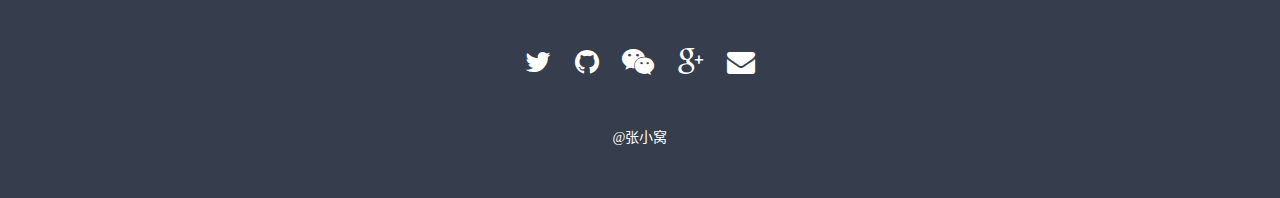
==== commit 67ab59c2: "add article.html" ====
--- a/index.html
+++ b/index.html
@@ -4,8 +4,7 @@
     <meta charset="UTF-8">
     <meta http-equiv="X-UA-Compatible" content="IE=edge">
     <meta name="viewport" content="width=device-width,initial-scale=1">
-    <title>Document</title>
-
+    <title>HKCODE</title>
     <link rel="stylesheet" href="css/reset.css">
     <link rel="stylesheet" href="css/bootstrap.min.css">
     <link rel="stylesheet" href="css/font-awesome.min.css">
@@ -62,6 +61,8 @@
 
                                 <p class="slides_entry">
                                     　　懒惰是很奇怪的东西，它使你以为那是安逸，是休息，是福气。但实际上他所给你的是无聊，是倦态，是消沉。他剥夺你对前途的希望，割断你和别人之间的友情，使你心胸日渐狭窄，对人生也越来越怀疑。
+                                    　　人生就像饺子，无论是被拖下水，还是自己跳下水，一生中不是福气。但实际上他所给你的是无聊，是倦态，是消沉。他剥夺你对前途的希望，割断你和别人之间的友情，使你心胸日渐狭窄，对人生也越来越怀疑。
+                                    　　人生就像饺子，无论是被拖下水，还是自己跳下水，一生中不是福气。但实际上他所给你的是无聊，是倦态，是消沉。他剥夺你对前途的希望，割断你和别人之间的友情，使你心胸日渐狭窄，对人生也越来越怀疑。
                                     　　人生就像饺子，无论是被拖下水，还是自己跳下水，一生中不...， </p>
 
                                 <p class="btns"><a href="http://www.520why.com/?p=354" target="_blank" rel="nofollow">阅读全部</a>
@@ -137,7 +138,24 @@
                         </div>
                     </div>
                     <div class="list-item">
-                        <a href="#"><img src="img/pic01.jpg" width="300px" height="200px" class="img-responsive"
+                        <a href="#"><img src="img/pic02.jpg" width="300px" height="200px" class="img-responsive"
+                                         alt="Responsive image"></a>
+
+                        <div class="item-right">
+                            <h2><a href="#">如何在github上下载单个文件夹？</a></h2>
+
+                            <p>比如别人把一些资料传到github上做分类归档，我怎么才能下载单一分类文件夹？比如别人把一些资料传到github上做分类归档，我怎么才能下载单一分类文件夹？</p>
+                            <img src="img/pic02.jpg" width="30px" height="30px">
+                            author
+                            <div class="item-info">
+                                <span>评论（<a href="/">3</a>）</span>
+                                <span>浏览（<a href="/">3</a>）</span>
+                                <span>2015/7/23</span>
+                            </div>
+                        </div>
+                    </div>
+                    <div class="list-item">
+                        <a href="#"><img src="img/pic03.jpg" width="300px" height="200px" class="img-responsive"
                                          alt="Responsive image"></a>
 
                         <div class="item-right">
@@ -170,23 +188,6 @@
                             </div>
                         </div>
                     </div>
-                    <div class="list-item">
-                        <a href="#"><img src="img/pic01.jpg" width="300px" height="200px" class="img-responsive"
-                                         alt="Responsive image"></a>
-
-                        <div class="item-right">
-                            <h2><a href="#">如何在github上下载单个文件夹？</a></h2>
-
-                            <p>比如别人把一些资料传到github上做分类归档，我怎么才能下载单一分类文件夹？比如别人把一些资料传到github上做分类归档，我怎么才能下载单一分类文件夹？</p>
-                            <img src="img/pic03.jpg" width="30px" height="30px">
-                            author
-                            <div class="item-info">
-                                <span>评论（<a href="/">3</a>）</span>
-                                <span>浏览（<a href="/">3</a>）</span>
-                                <span>2015/7/23</span>
-                            </div>
-                        </div>
-                    </div>
                     <nav>
                         <ul class="pagination">
                             <li>
@@ -213,15 +214,17 @@
                         <hr/>
                         <div class="follow">
                             <div class="me-item">
-                                <img src="img/pic01.jpg">
+                                <img src="img/ico_05_1.jpg">
+
                                 <p>新浪微博</p>
                             </div>
                             <div class="me-item">
-                                <img src="img/pic01.jpg">
+                                <img src="img/ico_04_1.jpg">
+
                                 <p>RSS</p>
                             </div>
                             <div class="me-item">
-                                <img src="img/pic01.jpg">
+                                <img src="img/ico_07_1.jpg">
 
                                 <p>邮箱</p>
                             </div>
@@ -230,8 +233,8 @@
                     <div class="card-right">
                         <ul class="nav nav-tabs">
                             <li class="active"><a href="#">浏览</a></li>
-                            <li ><a href="#">评论</a></li>
-                            <li ><a href="#">推荐</a></li>
+                            <li><a href="#">评论</a></li>
+                            <li><a href="#">推荐</a></li>
                         </ul>
                         <div class="rank-list">
                             <li><a href="/" target="_blank">1. 原来以为，一个人的勇敢是..</a></li>
@@ -242,15 +245,49 @@
                             <li><a href="/" target="_blank">6. 豪雅手机正式发布! 在法国全手工...</a></li>
                         </div>
                     </div>
+                    <!--标签云-->
                     <div class="card-right">
                         <h2>标签云</h2>
+
                         <div class="label-cloud">
                             <span class="label-item">Android</span>
+                            <span class="label-item">开发技巧</span>
                             <span class="label-item">iOS</span>
                             <span class="label-item">Python</span>
-                            <span class="label-item">HTML/CSS</span>
+                            <span class="label-item">随笔</span>
                             <span class="label-item">Django</span>
                             <span class="label-item">Flask</span>
+                        </div>
+                    </div>
+                    <!--文章归档-->
+                    <div class="card-right">
+                        <h2>文章归档</h2>
+                        <ul class="tutime-list">
+                            <li>
+                                <p><span class="tutime font-size-18"><a href=''>2015年2月文章归档</a></span></p>
+                            </li>
+                            <li>
+                                <p><span class="tutime font-size-18"><a href=''>2015年3月文章归档</a></span></p>
+                            </li>
+                            <li>
+                                <p><span class="tutime font-size-18"><a href=''>2015年4月文章归档</a></span></p>
+                            </li>
+                            <li>
+                                <p><span class="tutime font-size-18"><a href=''>2015年5月文章归档</a></span></p>
+                            </li>
+                            <li>
+                                <p><span class="tutime font-size-18"><a href=''>2015年6月文章归档</a></span></p>
+                            </li>
+                        </ul>
+                    </div>
+                    <div class="card-right">
+                        <h2>友情链接</h2>
+                        <div class="friend-link">
+                            <span class="link-item">CSDN博客</span>
+                            <span class="link-item">简书</span>
+                            <span class="link-item">github</span>
+                            <span class="link-item">作业部落</span>
+                            <span class="link-item">D蓝小鱼的新浪微博</span>
                         </div>
                     </div>
                 </div>
--- a/css/app.css
+++ b/css/app.css
@@ -30,7 +30,8 @@
         margin-bottom: 10px;
         padding: 10px 0 10px 0;
         font-size: 1.5em;
-        overflow: hidden; }
+        overflow: hidden;
+        text-overflow: ellipsis; }
         .banner .slider-item .flex-caption h2 a {
           color: #3D4B66;
           text-decoration: none; }
@@ -38,9 +39,12 @@
         display: block !important;
         color: #626773;
         font-size: 14px;
-        line-height: 2em;
+        line-height: 1.9em;
+        letter-spacing: 0.1em;
         text-align: justify;
-        height: 130px; }
+        height: 130px;
+        text-overflow: ellipsis;
+        overflow: hidden; }
   .banner li {
     list-style: none; }
 
@@ -94,7 +98,8 @@
           font-size: 0.6em;
           line-height: 1.8em;
           height: 100px;
-          overflow: hidden; }
+          overflow: hidden;
+          letter-spacing: 0.1em; }
         .main .main-list .list-item .item-right img {
           width: 30px;
           height: 30px;
@@ -114,6 +119,11 @@
   background-color: #FFFFFF;
   box-shadow: 1px 1px 1px rgba(0, 0, 0, 0.1);
   text-align: center; }
+  .card-right h2 {
+    font-size: 1.3em;
+    color: #3D4B66;
+    text-align: left;
+    margin: 0 0 1em 0; }
 
 .follow {
   width: 100%;
@@ -144,10 +154,31 @@
   display: flex;
   flex-flow: row wrap; }
   .label-cloud .label-item {
-    border: 1px solid forestgreen;
+    border: 1px solid #46B855;
     padding: 0.5em 0.5em;
     margin: 1em 0.2em;
     font-size: 0.4em; }
+
+/*文章归档*/
+.tutime-list {
+  list-style: none;
+  text-align: left;
+  padding: 0px; }
+
+.tutime {
+  background: url(../img/datepng.png) no-repeat left center;
+  padding-left: 20px; }
+
+/*友情链接*/
+.friend-link {
+  display: flex;
+  flex-flow: row wrap; }
+
+.link-item {
+  font-size: 0.2em;
+  color: #737f99;
+  padding: 0.1em;
+  margin: 0.3em 0.3em; }
 
 /* 响应式 */
 @media (min-width: 500px) {
@@ -162,12 +193,44 @@
 
   .main-right {
     visibility: visible; } }
+/*   文章详情 */
+.post-content {
+  padding: 0;
+  color: #626773; }
+  .post-content p {
+    font-size: 1.1em;
+    line-height: 1.7em;
+    text-align: justify; }
+  .post-content img {
+    margin: 2em auto; }
+
+.article-footer {
+  width: 100%;
+  margin: 3em 0;
+  font-size: 1.2em;
+  color: #666; }
+  .article-footer .like {
+    text-align: center;
+    padding: 1.2em 1.2em;
+    margin: 1.2em 0;
+    color: #626773; }
+
+.other-article {
+  width: 100%;
+  display: flex;
+  flex-flow: row;
+  justify-content: space-between;
+  font-size: 1.1em;
+  color: #46B855; }
+
+.comment {
+  width: 100%; }
+
 footer {
   background-color: #363D4C;
   color: #FFFFFF;
   min-height: 200px;
-  text-align: center;
-  background-color: rgba(0, 0, 0, 0.7); }
+  text-align: center; }
 
 ul.share-group {
   display: block;
